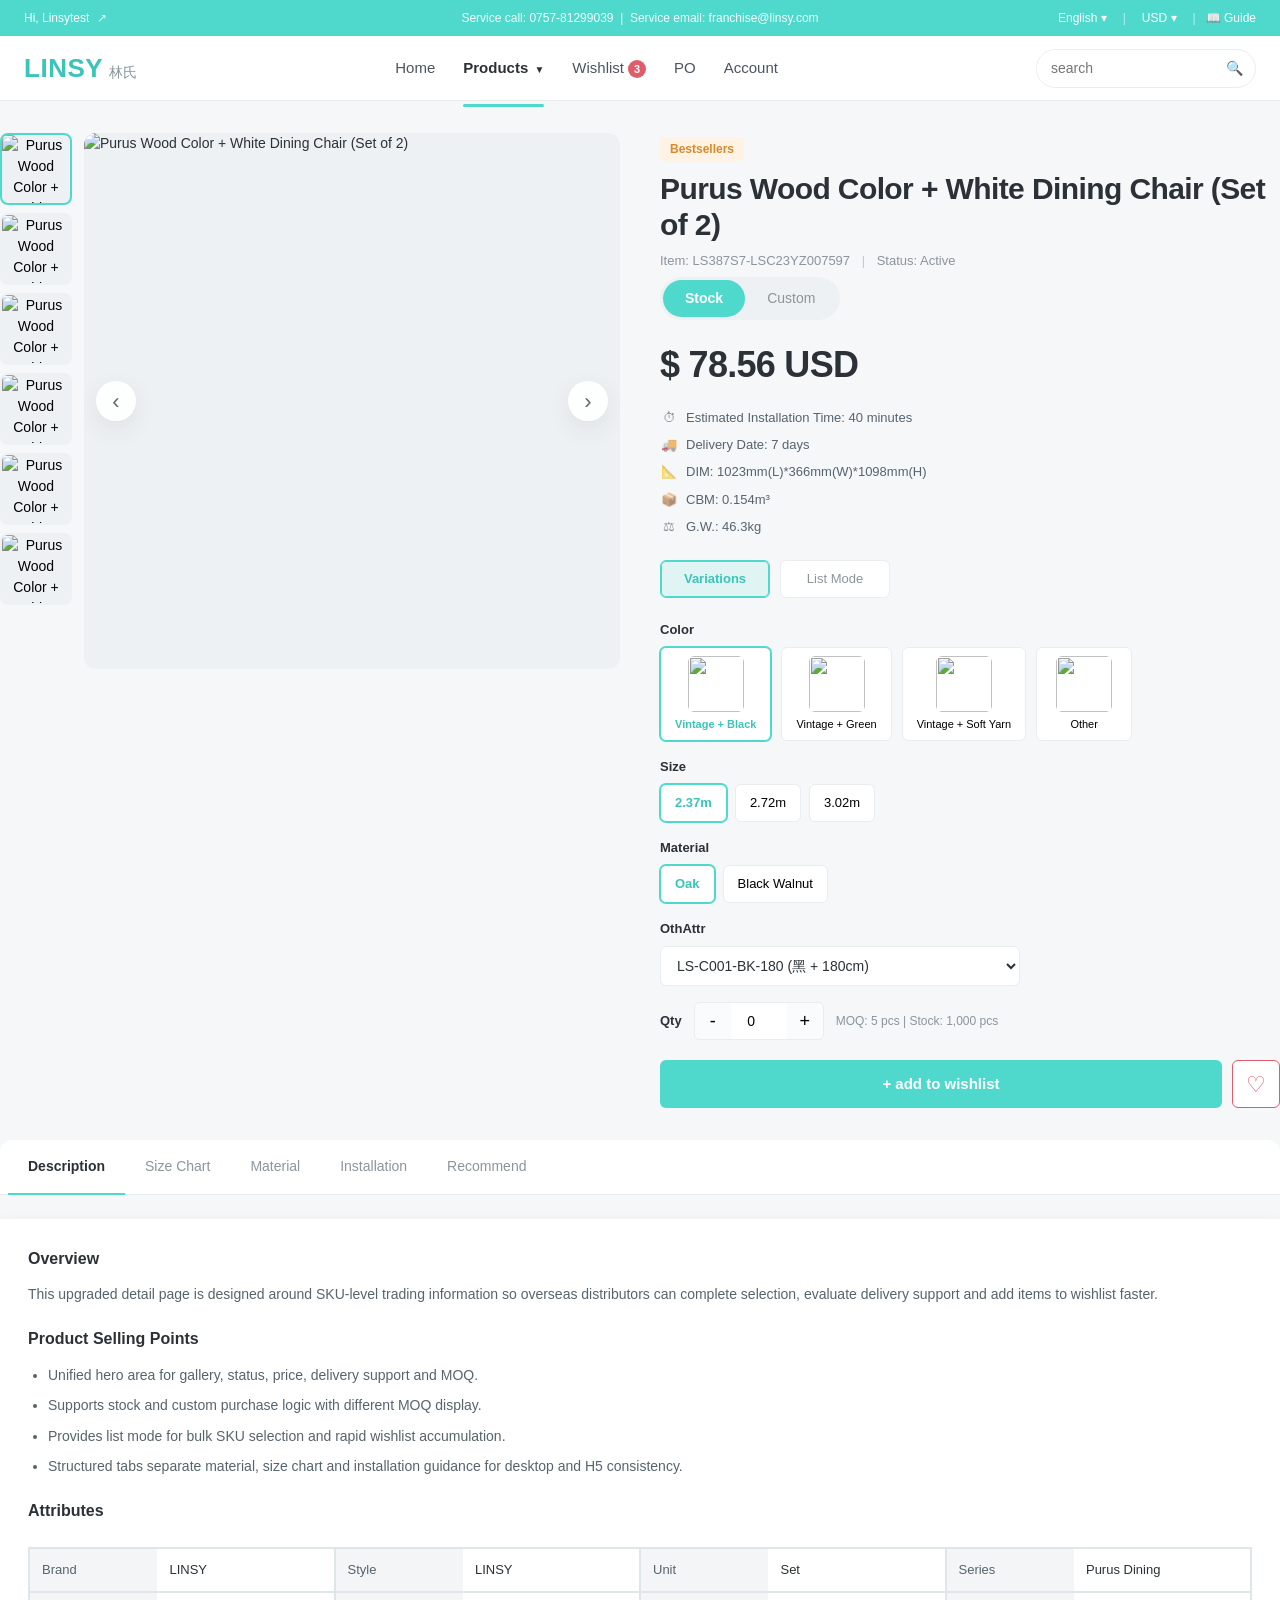
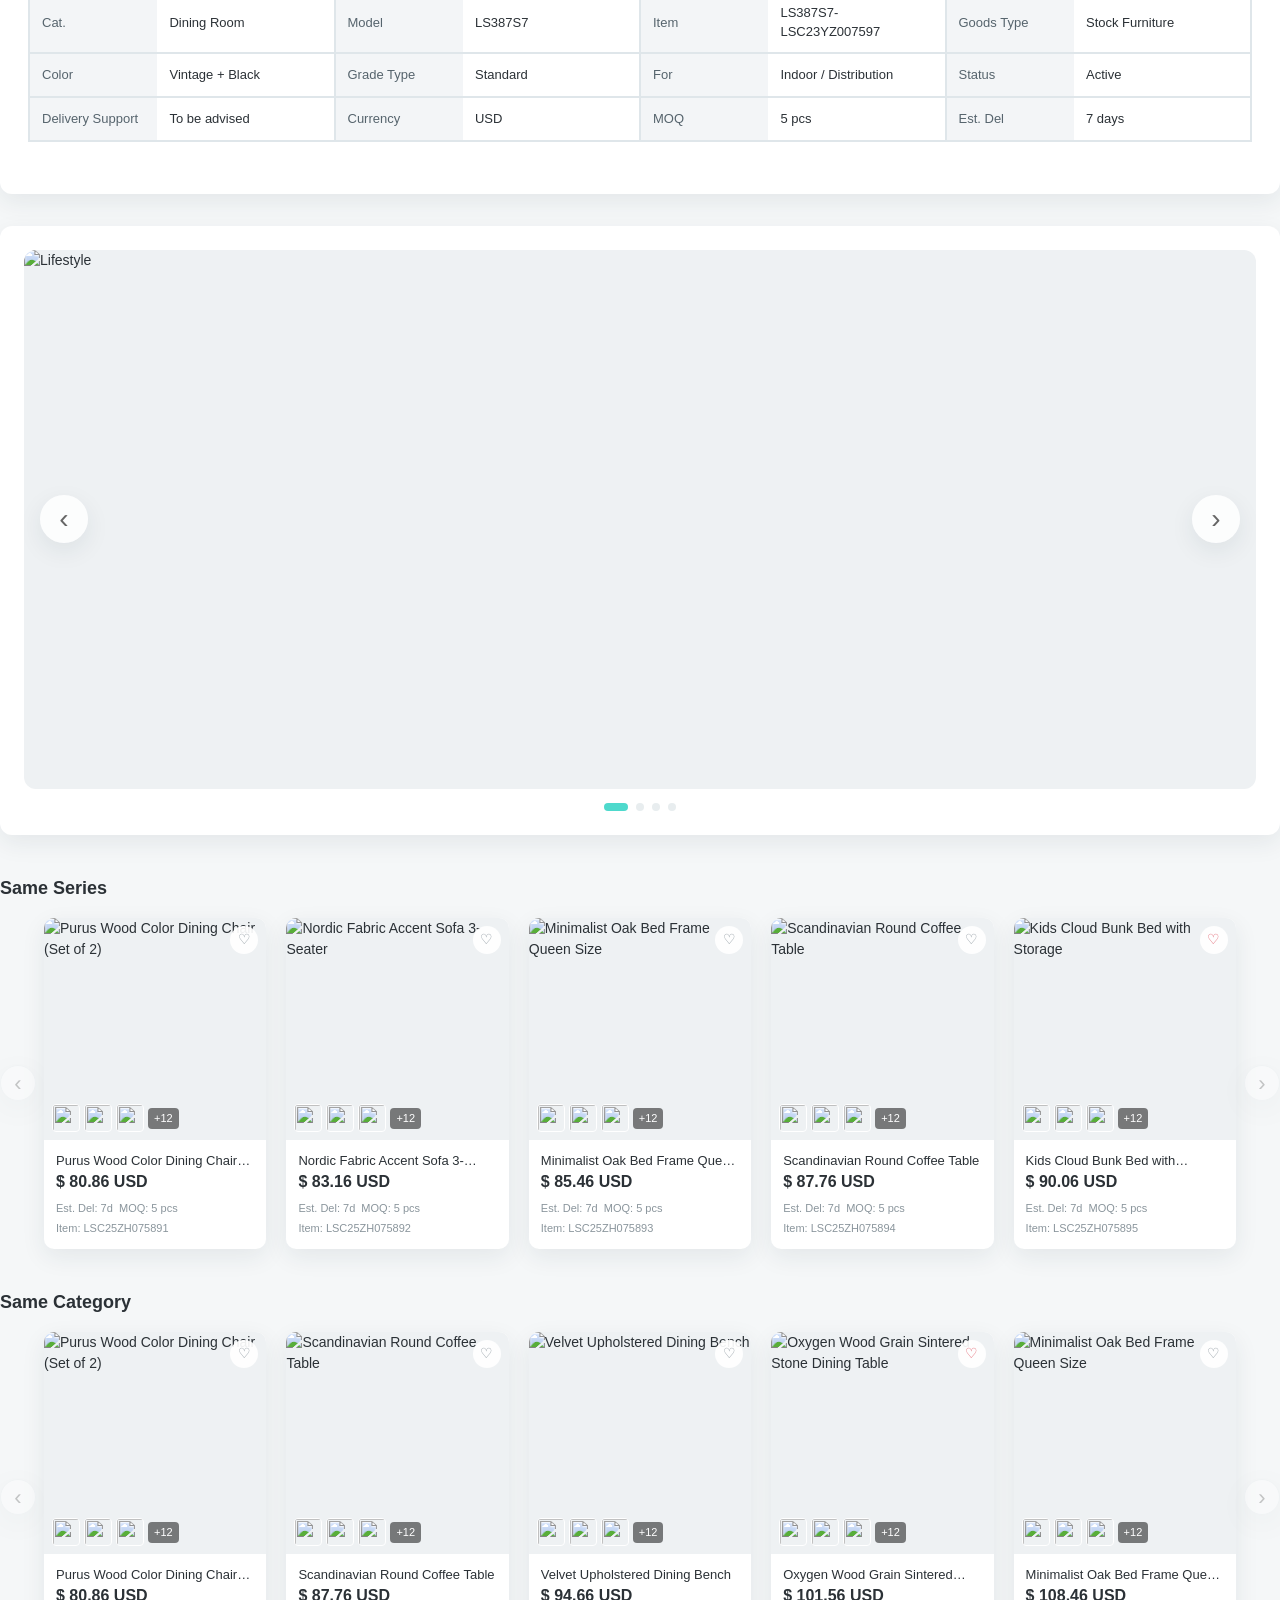
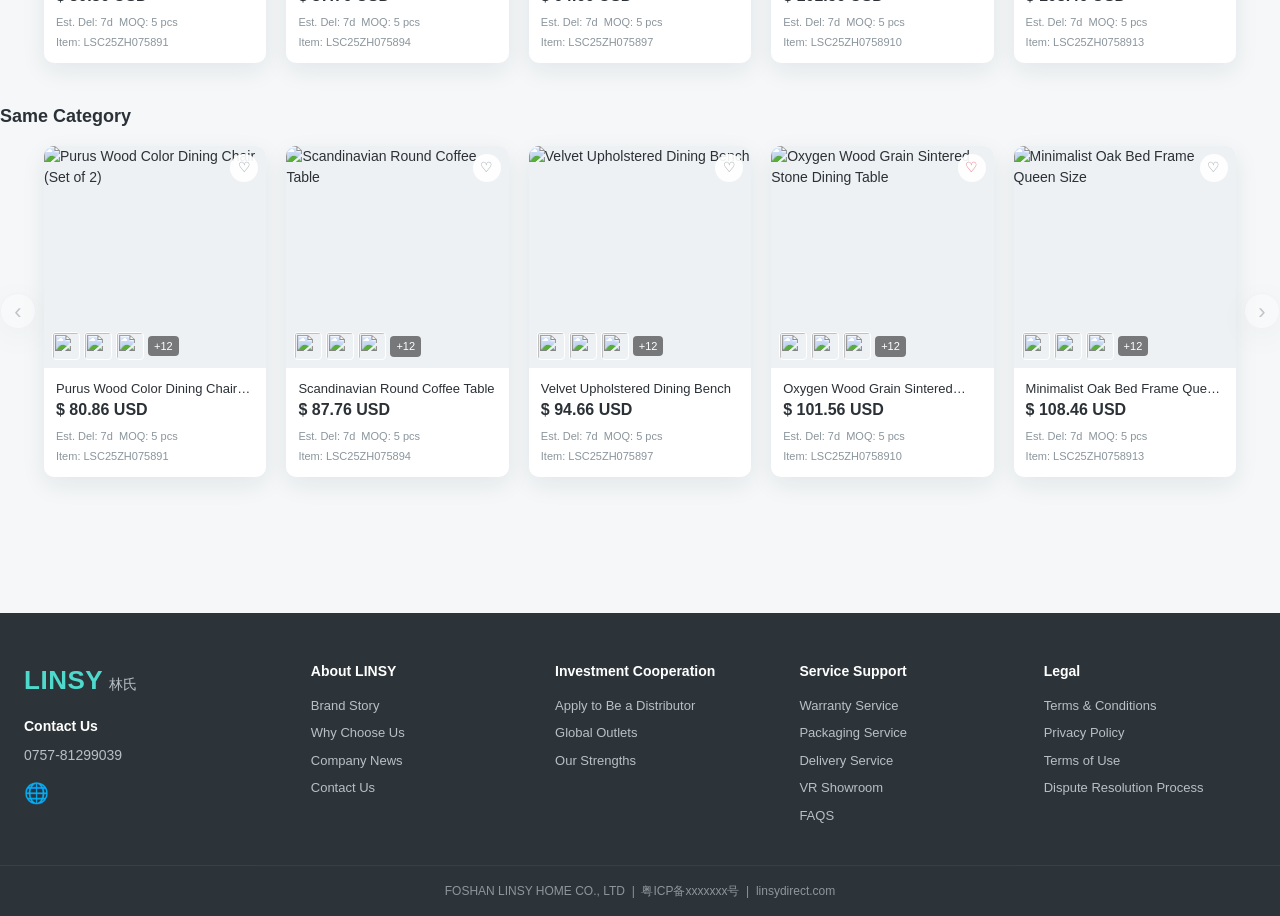
==== web_detail-github/index.html @ 5eea73bf "Commit changes Commit changes" ====
<!DOCTYPE html>
<html lang="en">
<head>
  <meta charset="UTF-8" />
  <meta name="viewport" content="width=device-width, initial-scale=1.0" />
  <title>LINSY 林氏 - 商城WEB端交易链路 Demo</title>
  <link rel="stylesheet" href="./mall-trade-demo.css" />
</head>
<body>
  <div id="app"></div>
  <script src="./mall-i18n.js"></script>
  <script src="./mall-trade-demo.js"></script>
</body>
</html>
---- web_detail-github/mall-trade-demo.css ----
:root {
  --primary: #4ed9cc;
  --primary-dark: #3bc4b8;
  --primary-soft: rgba(78, 217, 204, 0.12);
  --text: #2b3136;
  --muted: #8a959c;
  --line: #e8edef;
  --bg: #f5f7f8;
  --card: #fff;
  --tag-bg: #fff0de;
  --tag-text: #d7892c;
  --danger: #e05c6a;
  --footer-bg: #2d3439;
  --footer-text: #b8c0c5;
  --shadow: 0 8px 24px rgba(20, 45, 58, 0.08);
  --container: 1280px;
}

* { box-sizing: border-box; margin: 0; padding: 0; }

html, body {
  min-height: 100%;
  background: var(--bg);
  color: var(--text);
  font: 14px/1.5 "Segoe UI", "PingFang SC", "Microsoft YaHei", Arial, sans-serif;
  -webkit-font-smoothing: antialiased;
}

button, input, select { font: inherit; }
a { color: inherit; text-decoration: none; }
img { display: block; max-width: 100%; }

.container {
  max-width: var(--container);
  margin: 0 auto;
  padding: 0 24px;
}

/* Top bar */
.topbar {
  background: var(--primary);
  color: #fff;
  font-size: 12px;
}

.topbar-inner {
  display: grid;
  grid-template-columns: 1fr auto 1fr;
  align-items: center;
  min-height: 36px;
  gap: 16px;
}

.topbar-left { justify-self: start; }
.topbar-center { justify-self: center; text-align: center; }
.topbar-right { justify-self: end; }

.user-greet { font-weight: 500; }
.icon-exit { opacity: 0.85; margin-left: 4px; cursor: pointer; }
.service-info { opacity: 0.95; }

.topbar-tools {
  display: flex;
  align-items: center;
  gap: 10px;
  flex-shrink: 0;
}

.switch-wrap { position: relative; }
.switch-btn {
  border: none;
  background: transparent;
  color: #fff;
  cursor: pointer;
  padding: 4px 6px;
  font-size: 12px;
}
.switch-menu {
  display: none;
  position: absolute;
  right: 0;
  top: 100%;
  background: #fff;
  color: var(--text);
  border-radius: 8px;
  box-shadow: var(--shadow);
  min-width: 100px;
  z-index: 100;
  overflow: hidden;
}
.switch-menu.open { display: block; }
.switch-option {
  display: block;
  width: 100%;
  border: none;
  background: transparent;
  padding: 10px 14px;
  text-align: left;
  cursor: pointer;
}
.switch-option:hover, .switch-option.active { background: var(--primary-soft); }
.sep { opacity: 0.6; }
.guide { cursor: pointer; }

/* Header */
.header {
  background: #fff;
  border-bottom: 1px solid var(--line);
  position: sticky;
  top: 0;
  z-index: 50;
}

.header-inner {
  display: flex;
  align-items: center;
  gap: 32px;
  min-height: 64px;
}

.brand {
  display: flex;
  align-items: baseline;
  gap: 6px;
  cursor: pointer;
  flex-shrink: 0;
}

.brand-en {
  font-size: 26px;
  font-weight: 800;
  color: var(--primary-dark);
  letter-spacing: 0.02em;
}

.brand-cn {
  font-size: 14px;
  color: var(--muted);
  font-weight: 500;
}

.main-nav {
  display: flex;
  align-items: center;
  gap: 28px;
  flex: 1;
  justify-content: center;
}

.nav-link {
  position: relative;
  padding: 8px 0;
  color: #4a5560;
  font-size: 15px;
  transition: color 0.15s;
}

.nav-link:hover { color: var(--primary-dark); }
.nav-link.active {
  color: var(--text);
  font-weight: 600;
}

.nav-link.active::after {
  content: "";
  position: absolute;
  left: 0;
  right: 0;
  bottom: -20px;
  height: 3px;
  background: var(--primary);
  border-radius: 2px;
}

.nav-link .arrow { font-size: 10px; margin-left: 2px; }
.nav-link .badge {
  display: inline-flex;
  align-items: center;
  justify-content: center;
  min-width: 18px;
  height: 18px;
  padding: 0 5px;
  margin-left: 4px;
  border-radius: 999px;
  background: var(--danger);
  color: #fff;
  font-size: 11px;
  font-weight: 600;
}

.search-box {
  display: flex;
  align-items: center;
  border: 1px solid var(--line);
  border-radius: 999px;
  overflow: hidden;
  width: 220px;
  flex-shrink: 0;
}

.search-box input {
  flex: 1;
  border: none;
  padding: 8px 14px;
  outline: none;
  min-width: 0;
}

.search-btn {
  border: none;
  background: transparent;
  padding: 8px 12px;
  cursor: pointer;
  color: var(--muted);
}

.search-box.small { width: 180px; }

.main { min-height: calc(100vh - 200px); padding-bottom: 48px; }

/* Buttons */
.btn-primary {
  border: none;
  background: var(--primary);
  color: #fff;
  font-weight: 600;
  padding: 12px 24px;
  border-radius: 6px;
  cursor: pointer;
  transition: background 0.15s, transform 0.1s;
}

.btn-primary:hover { background: var(--primary-dark); }
.btn-primary:disabled { opacity: 0.5; cursor: not-allowed; }
.btn-primary.full { width: 100%; }
.btn-primary.small { padding: 8px 16px; font-size: 13px; }

.btn-ghost {
  border: 1px solid var(--line);
  background: #fff;
  color: var(--text);
  padding: 10px 18px;
  border-radius: 6px;
  cursor: pointer;
}

.btn-ghost:hover { border-color: var(--primary); color: var(--primary-dark); }
.btn-ghost.small { padding: 8px 14px; font-size: 13px; }

.btn-icon {
  width: 48px;
  height: 48px;
  border: 1px solid var(--line);
  background: #fff;
  border-radius: 6px;
  font-size: 22px;
  cursor: pointer;
  flex-shrink: 0;
}

.btn-icon:hover { border-color: var(--primary); color: var(--primary-dark); }

.link-btn {
  border: none;
  background: transparent;
  color: var(--primary-dark);
  cursor: pointer;
  padding: 4px 8px;
  font-size: 13px;
}

.link-btn:hover { text-decoration: underline; }
.link-btn.danger { color: var(--danger); }

/* Hero */
.hero-carousel {
  position: relative;
  overflow: hidden;
  background: #eef1f3;
  max-height: 480px;
}

.hero-track {
  display: flex;
  transition: transform 0.45s ease;
}

.hero-slide {
  flex: 0 0 100%;
  position: relative;
  min-height: 420px;
}

.hero-img {
  width: 100%;
  height: 420px;
  object-fit: cover;
}

.hero-overlay {
  position: absolute;
  inset: 0;
  background: linear-gradient(90deg, rgba(0,0,0,0.45) 0%, transparent 60%);
  display: flex;
  flex-direction: column;
  justify-content: center;
  padding: 0 8%;
  color: #fff;
}

.hero-overlay h2 { font-size: 36px; margin-bottom: 10px; }
.hero-overlay p { font-size: 16px; opacity: 0.9; margin-bottom: 20px; max-width: 480px; }

.hero-arrow {
  position: absolute;
  top: 50%;
  transform: translateY(-50%);
  width: 44px;
  height: 44px;
  border: none;
  border-radius: 50%;
  background: rgba(255,255,255,0.85);
  font-size: 24px;
  cursor: pointer;
  z-index: 2;
  box-shadow: var(--shadow);
}

.hero-arrow.prev { left: 20px; }
.hero-arrow.next { right: 20px; }

.hero-dots {
  position: absolute;
  bottom: 16px;
  left: 50%;
  transform: translateX(-50%);
  display: flex;
  gap: 8px;
}

.hero-dot {
  width: 8px;
  height: 8px;
  border-radius: 50%;
  border: none;
  background: rgba(255,255,255,0.5);
  cursor: pointer;
}

.hero-dot.on { background: var(--primary); width: 24px; border-radius: 4px; }

/* Home sections */
.home-section { padding: 40px 0 20px; }
.section-title { font-size: 22px; font-weight: 700; margin-bottom: 20px; }
.section-head { display: flex; justify-content: space-between; align-items: center; margin-bottom: 20px; }

.home-cats {
  display: grid;
  grid-template-columns: repeat(6, 1fr);
  gap: 16px;
}

.home-cat-card {
  background: #fff;
  border-radius: 12px;
  overflow: hidden;
  box-shadow: var(--shadow);
  transition: transform 0.15s;
  cursor: pointer;
}

.home-cat-card:hover { transform: translateY(-3px); }
.home-cat-img { width: 100%; aspect-ratio: 1; object-fit: cover; }
.home-cat-card span {
  display: block;
  padding: 10px;
  text-align: center;
  font-size: 13px;
  font-weight: 500;
}

.home-promo {
  display: grid;
  grid-template-columns: 1fr 1fr;
  gap: 24px;
  padding: 24px 0 48px;
}

.promo-card {
  display: flex;
  gap: 20px;
  background: #fff;
  border-radius: 12px;
  overflow: hidden;
  box-shadow: var(--shadow);
  padding: 16px;
  align-items: center;
}

.promo-img { width: 200px; height: 140px; object-fit: cover; border-radius: 8px; flex-shrink: 0; }
.promo-card h3 { font-size: 18px; margin-bottom: 8px; }
.promo-card p { color: var(--muted); margin-bottom: 12px; font-size: 13px; }

/* Category bar */
.category-bar {
  background: #fff;
  border-bottom: 1px solid var(--line);
  padding: 12px 0;
}

.category-scroll {
  display: flex;
  align-items: center;
  gap: 12px;
  overflow-x: auto;
  scrollbar-width: none;
}

.category-scroll::-webkit-scrollbar { display: none; }

.cat-item {
  display: flex;
  flex-direction: column;
  align-items: center;
  gap: 6px;
  border: none;
  background: transparent;
  cursor: pointer;
  padding: 8px 12px;
  border-radius: 8px;
  min-width: 90px;
  flex-shrink: 0;
  font-size: 12px;
  color: var(--muted);
}

.cat-item.active { color: var(--primary-dark); background: var(--primary-soft); }
.cat-img { width: 48px; height: 48px; border-radius: 50%; object-fit: cover; }
.cat-arrow { border: none; background: transparent; font-size: 20px; cursor: pointer; color: var(--muted); padding: 8px; }

/* Products page */
.page-products {
  display: grid;
  grid-template-columns: 1fr;
  gap: 24px;
  padding: 24px 0 48px;
}

.page-products.with-filter { grid-template-columns: 240px 1fr; }

.filter-panel {
  background: #fff;
  border-radius: 12px;
  padding: 16px;
  box-shadow: var(--shadow);
  height: fit-content;
  position: sticky;
  top: 88px;
}

.filter-head {
  display: flex;
  justify-content: space-between;
  font-weight: 600;
  margin-bottom: 16px;
  padding-bottom: 12px;
  border-bottom: 1px solid var(--line);
}

.filter-block { margin-bottom: 18px; }
.filter-block h4 { font-size: 13px; margin-bottom: 10px; color: var(--muted); }

.chip-group { display: flex; flex-wrap: wrap; gap: 6px; }
.chip {
  border: 1px solid var(--line);
  background: #fff;
  padding: 5px 10px;
  border-radius: 999px;
  font-size: 12px;
  cursor: pointer;
}

.chip.active { border-color: var(--primary); background: var(--primary-soft); color: var(--primary-dark); }
.range-bar { height: 4px; background: var(--line); border-radius: 2px; margin-bottom: 10px; position: relative; }
.range-fill { height: 100%; width: 60%; background: var(--primary); border-radius: 2px; }
.check { display: block; font-size: 13px; margin-bottom: 6px; cursor: pointer; }

.sort-bar {
  display: flex;
  align-items: center;
  gap: 20px;
  margin-bottom: 20px;
  padding-bottom: 12px;
  border-bottom: 1px solid var(--line);
}

.sort-item {
  border: none;
  background: transparent;
  cursor: pointer;
  color: var(--muted);
  font-size: 13px;
}

.sort-item.active { color: var(--text); font-weight: 600; }

.product-grid {
  display: grid;
  grid-template-columns: repeat(5, 1fr);
  gap: 20px;
}

.home-grid { grid-template-columns: repeat(5, 1fr); }

.product-card {
  background: #fff;
  border-radius: 10px;
  overflow: hidden;
  box-shadow: var(--shadow);
  cursor: pointer;
  transition: transform 0.15s, box-shadow 0.15s;
}

.product-card:hover {
  transform: translateY(-4px);
  box-shadow: 0 12px 32px rgba(20, 45, 58, 0.12);
}

.card-img { position: relative; aspect-ratio: 1; background: #eef1f3; }
.product-img { width: 100%; height: 100%; object-fit: cover; }

.thumb-dots {
  position: absolute;
  bottom: 8px;
  left: 8px;
  display: flex;
  gap: 4px;
  align-items: center;
}

.dot-img { width: 28px; height: 28px; border-radius: 4px; object-fit: cover; border: 1px solid #fff; }
.more { font-size: 11px; background: rgba(0,0,0,0.5); color: #fff; padding: 2px 6px; border-radius: 4px; }

.card-body { padding: 12px; }
.card-title-row { display: flex; justify-content: space-between; gap: 8px; margin-bottom: 6px; }
.card-title { font-size: 13px; font-weight: 500; line-height: 1.35; display: -webkit-box; -webkit-line-clamp: 2; -webkit-box-orient: vertical; overflow: hidden; flex: 1; }
.fav-btn { border: none; background: transparent; font-size: 18px; cursor: pointer; color: var(--muted); flex-shrink: 0; }
.fav-btn.on { color: var(--danger); }
.card-price { font-size: 16px; font-weight: 700; margin-bottom: 6px; }
.card-meta { font-size: 11px; color: var(--muted); display: flex; flex-direction: column; gap: 2px; }

.pagination {
  display: flex;
  align-items: center;
  justify-content: center;
  gap: 6px;
  margin-top: 32px;
}

.pagination.right { justify-content: flex-end; }

.page-btn {
  min-width: 36px;
  height: 36px;
  border: 1px solid var(--line);
  background: #fff;
  border-radius: 6px;
  cursor: pointer;
}

.page-btn.active { background: var(--primary); border-color: var(--primary); color: #fff; }
.page-ellipsis { padding: 0 8px; color: var(--muted); }

/* Product detail */
.page-detail { padding: 32px 0 48px; }

.detail-layout {
  display: grid;
  grid-template-columns: 1fr 1fr;
  gap: 40px;
  align-items: start;
  margin-bottom: 32px;
}

.detail-gallery {
  display: flex;
  gap: 12px;
}

.thumb-list {
  display: flex;
  flex-direction: column;
  gap: 8px;
  flex-shrink: 0;
}

.thumb {
  width: 72px;
  height: 72px;
  border: 2px solid transparent;
  border-radius: 8px;
  overflow: hidden;
  padding: 0;
  cursor: pointer;
  background: #eef1f3;
}

.thumb.active { border-color: var(--primary); }
.thumb-img { width: 100%; height: 100%; object-fit: cover; }

.main-image {
  flex: 1;
  position: relative;
  background: #eef1f3;
  border-radius: 12px;
  overflow: hidden;
  aspect-ratio: 1;
}

.detail-main-img { width: 100%; height: 100%; object-fit: cover; }

.detail-image-nav {
  position: absolute;
  top: 50%;
  transform: translateY(-50%);
  width: 40px;
  height: 40px;
  border: none;
  border-radius: 50%;
  background: rgba(255,255,255,0.9);
  font-size: 22px;
  cursor: pointer;
  z-index: 2;
  box-shadow: var(--shadow);
  color: #666;
}

.detail-image-nav.prev { left: 12px; }
.detail-image-nav.next { right: 12px; }

.detail-info { padding-top: 4px; }

.tag-badge {
  display: inline-flex;
  align-items: center;
  height: 24px;
  padding: 0 10px;
  border-radius: 4px;
  background: #fff3e6;
  color: #d7892c;
  font-size: 12px;
  font-weight: 600;
  margin-bottom: 10px;
}

.detail-title {
  font-size: 30px;
  font-weight: 700;
  line-height: 1.2;
  margin-bottom: 8px;
  letter-spacing: -0.02em;
}

.detail-meta {
  font-size: 13px;
  color: var(--muted);
  margin-bottom: 6px;
}

.detail-status-row { margin-bottom: 14px; }

.status-chip {
  display: inline-block;
  padding: 3px 10px;
  border-radius: 4px;
  font-size: 12px;
  font-weight: 600;
}

.status-chip.on-sale {
  background: #e8f8f5;
  color: #1a9e8e;
}

.sale-type-pills {
  display: inline-flex;
  gap: 0;
  padding: 3px;
  background: #eef1f3;
  border-radius: 999px;
  margin-bottom: 18px;
}

.sale-type-pills .pill {
  border: none;
  background: transparent;
  padding: 8px 22px;
  cursor: pointer;
  font-size: 14px;
  color: var(--muted);
  border-radius: 999px;
}

.sale-type-pills .pill.active {
  background: var(--primary);
  color: #fff;
  font-weight: 600;
  box-shadow: none;
  border-bottom: none;
}

.sale-type-tabs {
  display: flex;
  gap: 24px;
  margin-bottom: 18px;
  border-bottom: 1px solid var(--line);
}

.detail-price-wrap { margin-bottom: 14px; }
.detail-price { font-size: 36px; font-weight: 700; letter-spacing: -0.02em; }

.logistics {
  font-size: 14px;
  color: #56646d;
  margin-bottom: 22px;
  line-height: 1.8;
}

.detail-logistics-main span { margin-right: 20px; }
.detail-logistics-specs { margin-top: 4px; }
.detail-logistics-specs span { margin-right: 16px; }

.mode-switch {
  display: flex;
  gap: 10px;
  margin-bottom: 22px;
}

.detail-divider { margin: 0 8px; opacity: 0.45; }

.detail-logistics-line {
  display: flex;
  align-items: center;
  gap: 8px;
  font-size: 13px;
  color: #56646d;
  margin-bottom: 4px;
}

.logistics-ico { width: 18px; text-align: center; opacity: 0.7; flex-shrink: 0; }

.oth-attr-select {
  width: 100%;
  max-width: 360px;
  border: 1px solid var(--line);
  border-radius: 6px;
  padding: 10px 12px;
  background: #fff;
  color: var(--text);
}

.mode-btn {
  border: 1px solid var(--line);
  background: #fff;
  padding: 8px 16px;
  border-radius: 6px;
  cursor: pointer;
  font-size: 13px;
  color: var(--muted);
  min-width: 110px;
}

.mode-btn.active {
  border-color: var(--primary);
  background: var(--primary-soft);
  color: var(--primary-dark);
  font-weight: 600;
  box-shadow: inset 0 0 0 1px var(--primary);
}

.attr-btn-rich {
  display: flex;
  flex-direction: column;
  align-items: center;
  gap: 6px;
  min-width: 96px;
  padding: 10px 8px 8px;
  border-radius: 8px;
}

.attr-btn-rich span { font-size: 11px; text-align: center; line-height: 1.2; }

.attr-btn.active {
  border-color: var(--primary);
  color: var(--primary-dark);
  font-weight: 600;
  box-shadow: inset 0 0 0 1px var(--primary);
}

/* Spec attributes table (ref section 8) */
.spec-attr-table {
  display: grid;
  grid-template-columns: repeat(4, 1fr);
  border: 1px solid #dfe6ea;
  margin: 24px 0;
  background: #fff;
}

.spec-attr-cell {
  display: flex;
  min-height: 44px;
  border: 1px solid #dfe6ea;
}

.spec-attr-k {
  flex: 0 0 42%;
  background: #f3f5f7;
  padding: 10px 12px;
  font-size: 13px;
  color: #56646d;
  display: flex;
  align-items: center;
}

.spec-attr-v {
  flex: 1;
  padding: 10px 12px;
  font-size: 13px;
  font-weight: 500;
  display: flex;
  align-items: center;
  word-break: break-word;
}

.selling-points-list {
  padding-left: 18px;
  color: #56646d;
  line-height: 1.75;
}

.selling-points-list li { margin-bottom: 8px; }

.detail-copy-grid {
  display: grid;
  grid-template-columns: 1fr 260px;
  gap: 24px;
  margin-bottom: 8px;
}

.detail-copy-main h3 {
  font-size: 16px;
  margin-bottom: 12px;
}

.fact-card {
  background: #f3f5f7;
  border-radius: 8px;
  padding: 16px;
  margin-bottom: 10px;
}

.fact-label {
  display: block;
  font-size: 12px;
  color: var(--muted);
  margin-bottom: 6px;
}

.detail-storyboard { margin-top: 20px; border-radius: 12px; overflow: hidden; }
.detail-story-img { width: 100%; max-height: 520px; object-fit: cover; }

.detail-block-title {
  font-size: 16px;
  font-weight: 700;
  margin: 20px 0 10px;
  color: var(--text);
}

.detail-block-title:first-child { margin-top: 0; }

.detail-overview {
  color: #56646d;
  line-height: 1.75;
  margin-bottom: 8px;
}

.carousel-block-updated {
  margin: 32px 0 40px;
  background: transparent;
  box-shadow: none;
  padding: 0;
}

.recommend-carousel {
  position: relative;
  display: flex;
  align-items: center;
  gap: 8px;
}

.rec-arrow {
  flex: 0 0 36px;
  width: 36px;
  height: 36px;
  border: 1px solid var(--line);
  border-radius: 50%;
  background: #fff;
  font-size: 22px;
  cursor: pointer;
  color: #666;
  box-shadow: var(--shadow);
}

.rec-arrow:disabled { opacity: 0.35; cursor: not-allowed; }

.recommend-grid-5 {
  flex: 1;
  display: grid;
  grid-template-columns: repeat(5, 1fr);
  gap: 16px;
  min-width: 0;
}

.recommend-card .card-fav {
  position: absolute;
  top: 8px;
  right: 8px;
  background: rgba(255,255,255,0.92);
  border-radius: 50%;
  width: 28px;
  height: 28px;
  display: flex;
  align-items: center;
  justify-content: center;
  font-size: 14px;
}

.btn-icon.on { color: var(--danger); border-color: var(--danger); }

.spec-table-head {
  display: flex;
  align-items: center;
  justify-content: space-between;
  padding: 12px 24px;
  border-bottom: 1px solid var(--line);
}

.spec-table-head h3 { font-size: 16px; font-weight: 700; }

.attr-switch {
  display: inline-flex;
  align-items: center;
  gap: 8px;
  cursor: pointer;
  user-select: none;
}

.attr-switch input { position: absolute; opacity: 0; width: 0; height: 0; }

.attr-switch-ui {
  width: 44px;
  height: 24px;
  border-radius: 999px;
  background: #dfe6ea;
  position: relative;
  transition: background 0.2s;
}

.attr-switch-ui::after {
  content: "";
  position: absolute;
  top: 3px;
  left: 3px;
  width: 18px;
  height: 18px;
  border-radius: 50%;
  background: #fff;
  transition: transform 0.2s;
  box-shadow: 0 1px 3px rgba(0,0,0,0.15);
}

.attr-switch input:checked + .attr-switch-ui { background: var(--primary); }
.attr-switch input:checked + .attr-switch-ui::after { transform: translateX(20px); }

.attr-switch-label { font-size: 13px; color: var(--text); font-weight: 500; }

.spec-table.show-attr td,
.spec-table.show-attr th { vertical-align: middle; }

.attr-cell {
  font-size: 11px;
  line-height: 1.55;
  color: #56646d;
  white-space: nowrap;
  min-width: 180px;
}

.spec-table.show-attr tbody tr { height: 72px; }

.list-mode-modal-updated { width: min(1240px, 96vw); }

.modal-pills { margin-bottom: 0; }

.recommend-card .card-title-single {
  -webkit-line-clamp: 1;
  font-size: 13px;
}

.recommend-card .card-meta-inline {
  display: flex;
  flex-direction: column;
  gap: 4px;
  font-size: 11px;
  color: var(--muted);
}

.recommend-section-head h3 {
  font-size: 18px;
  font-weight: 700;
  margin-bottom: 16px;
}

.recommend-section { margin-bottom: 36px; }

.recommend-section-head span { display: none; }

.attr-group { margin-bottom: 16px; }
.attr-group > label {
  display: block;
  font-size: 13px;
  font-weight: 600;
  margin-bottom: 8px;
  color: var(--text);
}

.attr-options { display: flex; flex-wrap: wrap; gap: 8px; }

.attr-btn {
  border: 1px solid var(--line);
  background: #fff;
  padding: 8px 14px;
  border-radius: 6px;
  cursor: pointer;
  font-size: 13px;
  transition: border-color 0.15s;
}

.attr-btn:hover { border-color: var(--primary); }
.attr-btn.active { border-color: var(--primary); box-shadow: 0 0 0 1px var(--primary); }
.attr-btn-static { cursor: default; }

.attr-options-rich { gap: 10px; }

.option-img { width: 56px; height: 56px; border-radius: 6px; object-fit: cover; }

.qty-row {
  display: flex;
  align-items: center;
  gap: 12px;
  margin-bottom: 20px;
  flex-wrap: wrap;
}

.qty-row > label { font-size: 13px; font-weight: 600; }

.stepper {
  display: flex;
  align-items: center;
  border: 1px solid var(--line);
  border-radius: 6px;
  overflow: hidden;
}

.stepper button {
  width: 36px;
  height: 36px;
  border: none;
  background: #fafbfc;
  cursor: pointer;
  font-size: 18px;
}

.stepper input {
  width: 56px;
  border: none;
  text-align: center;
  outline: none;
  height: 36px;
}

.stepper.small button { width: 28px; height: 28px; font-size: 14px; }
.stepper.small input { width: 44px; height: 28px; font-size: 13px; }

.qty-hint { font-size: 12px; color: var(--muted); }

.detail-actions {
  display: flex;
  gap: 10px;
  align-items: stretch;
}

.detail-actions .btn-primary { flex: 1; font-size: 15px; text-transform: lowercase; }

/* Detail tabs */
.detail-tabs {
  display: flex;
  gap: 0;
  border-bottom: 1px solid var(--line);
  margin-bottom: 24px;
  background: #fff;
  border-radius: 12px 12px 0 0;
  padding: 0 8px;
}

.detail-tabs .tab {
  border: none;
  background: transparent;
  padding: 16px 20px;
  font-size: 14px;
  color: var(--muted);
  cursor: pointer;
  border-bottom: 2px solid transparent;
  margin-bottom: -1px;
}

.detail-tabs .tab.active {
  color: var(--text);
  font-weight: 600;
  border-bottom-color: var(--primary);
}

.detail-content {
  background: #fff;
  border-radius: 0 0 12px 12px;
  padding: 28px;
  box-shadow: var(--shadow);
  margin-bottom: 32px;
}

.detail-content h3 { font-size: 16px; margin-bottom: 12px; }
.detail-content p { color: #56646d; line-height: 1.7; margin-bottom: 12px; }
.detail-content ul, .detail-content ol { padding-left: 20px; color: #56646d; margin-bottom: 16px; }
.detail-content li { margin-bottom: 6px; }

.tab-image-wrap { margin-top: 16px; border-radius: 8px; overflow: hidden; }
.tab-content-img { width: 100%; border-radius: 8px; }
.detail-story-img { max-height: 500px; object-fit: cover; width: 100%; }

.material-card-grid {
  display: grid;
  grid-template-columns: repeat(3, 1fr);
  gap: 12px;
  margin: 16px 0;
}

.material-card {
  background: var(--bg);
  border-radius: 8px;
  padding: 14px;
}

.material-card span { display: block; font-size: 12px; color: var(--muted); margin-bottom: 6px; }

.tab-empty { text-align: center; padding: 48px 20px; }
.tab-empty-img { width: 120px; margin: 0 auto 16px; opacity: 0.6; }
.tab-empty-text { color: var(--muted); }

.install-steps { margin: 12px 0 16px; padding-left: 20px; }

/* Carousel / lifestyle */
.carousel-block {
  margin-bottom: 40px;
  background: #fff;
  border-radius: 12px;
  padding: 24px;
  box-shadow: var(--shadow);
}

.recommend-section-head {
  margin-bottom: 16px;
}

.recommend-section-head h3 { font-size: 18px; font-weight: 700; margin-bottom: 4px; }
.recommend-section-head span { font-size: 13px; color: var(--muted); }

.carousel-img {
  position: relative;
  border-radius: 12px;
  overflow: hidden;
  background: #eef1f3;
  aspect-ratio: 16 / 7;
}

.lifestyle-img { width: 100%; height: 100%; object-fit: cover; }

.carousel-arrow {
  position: absolute;
  top: 50%;
  transform: translateY(-50%);
  width: 48px;
  height: 48px;
  border: none;
  border-radius: 50%;
  background: rgba(255,255,255,0.85);
  font-size: 28px;
  cursor: pointer;
  z-index: 2;
  box-shadow: var(--shadow);
  color: #666;
}

.carousel-arrow:first-of-type { left: 16px; }
.carousel-arrow:last-of-type { right: 16px; }

.carousel-dots {
  display: flex;
  justify-content: center;
  gap: 8px;
  margin-top: 14px;
}

.carousel-dot {
  width: 8px;
  height: 8px;
  border-radius: 50%;
  border: none;
  background: var(--line);
  cursor: pointer;
}

.carousel-dot.on { background: var(--primary); width: 24px; border-radius: 4px; }

.recommend-section { margin-bottom: 40px; }
.recommend-grid { display: grid; grid-template-columns: repeat(5, 1fr); gap: 20px; }
.tab-recommend-grid { margin-top: 16px; }

/* List mode modal */
.modal-mask {
  position: fixed;
  inset: 0;
  background: rgba(0,0,0,0.45);
  z-index: 200;
  display: flex;
  align-items: flex-start;
  justify-content: center;
  padding: 40px 20px;
  overflow-y: auto;
}

.modal {
  background: #fff;
  border-radius: 12px;
  width: min(1100px, 96vw);
  max-height: calc(100vh - 80px);
  display: flex;
  flex-direction: column;
  box-shadow: 0 24px 64px rgba(0,0,0,0.2);
  position: relative;
}

.list-mode-modal { width: min(1200px, 96vw); }

.modal-close {
  position: absolute;
  top: 16px;
  right: 16px;
  width: 32px;
  height: 32px;
  border: none;
  background: var(--bg);
  border-radius: 50%;
  font-size: 20px;
  cursor: pointer;
  z-index: 5;
}

.modal-head { padding: 24px 24px 12px; border-bottom: 1px solid var(--line); }
.modal-head h2 { font-size: 20px; margin: 8px 0 4px; padding-right: 40px; }

.modal-toolbar {
  display: flex;
  justify-content: space-between;
  align-items: center;
  padding: 12px 24px;
  border-bottom: 1px solid var(--line);
}

.attr-toggle {
  display: flex;
  align-items: center;
  gap: 8px;
  font-size: 13px;
  cursor: pointer;
}

.attr-toggle input { accent-color: var(--primary); width: 16px; height: 16px; }

.modal-table-wrap {
  flex: 1;
  overflow: auto;
  padding: 0 16px;
}

.spec-table {
  width: 100%;
  border-collapse: collapse;
  font-size: 13px;
}

.spec-table th {
  text-align: left;
  padding: 12px 8px;
  border-bottom: 1px solid var(--line);
  font-weight: 600;
  color: var(--muted);
  white-space: nowrap;
  position: sticky;
  top: 0;
  background: #fff;
}

.spec-table td {
  padding: 12px 8px;
  border-bottom: 1px solid var(--line);
  vertical-align: middle;
}

.spec-table tr.selected-row { background: var(--primary-soft); }

.item-cell {
  display: flex;
  align-items: center;
  gap: 8px;
  min-width: 180px;
}

.mini-img {
  width: 40px;
  height: 40px;
  border-radius: 6px;
  object-fit: cover;
  flex-shrink: 0;
  background: #eef1f3;
}

.status-tag {
  display: inline-block;
  font-size: 11px;
  padding: 2px 6px;
  border-radius: 4px;
  background: #e8f8f5;
  color: #1a9e8e;
  margin-top: 4px;
}

.status-tag.danger { background: #fde8ea; color: var(--danger); }

.attr-col { font-size: 11px; line-height: 1.5; color: var(--muted); white-space: nowrap; }

.modal-footer {
  display: flex;
  justify-content: space-between;
  align-items: center;
  padding: 16px 24px;
  border-top: 1px solid var(--line);
  gap: 16px;
  flex-wrap: wrap;
}

.modal-footer .summary { font-size: 14px; }
.modal-footer .red { color: var(--danger); }
.modal-footer .btn-primary { min-width: 200px; }

/* Wishlist */
.page-wishlist { padding: 32px 0 48px; }

.wishlist-layout {
  display: grid;
  grid-template-columns: 1fr 320px;
  gap: 24px;
  align-items: start;
}

.wishlist-main {
  background: #fff;
  border-radius: 12px;
  padding: 20px;
  box-shadow: var(--shadow);
}

.action-bar {
  display: flex;
  flex-wrap: wrap;
  gap: 8px;
  margin-bottom: 16px;
  padding-bottom: 12px;
  border-bottom: 1px solid var(--line);
}

.filter-row {
  display: flex;
  gap: 10px;
  margin-bottom: 16px;
  flex-wrap: wrap;
}

.filter-row select {
  border: 1px solid var(--line);
  border-radius: 6px;
  padding: 8px 12px;
  background: #fff;
}

.wishlist-table {
  width: 100%;
  border-collapse: collapse;
  font-size: 13px;
}

.wishlist-table th {
  text-align: left;
  padding: 10px 8px;
  border-bottom: 1px solid var(--line);
  font-weight: 600;
  color: var(--muted);
}

.wishlist-table td {
  padding: 12px 8px;
  border-bottom: 1px solid var(--line);
  vertical-align: top;
}

.invalid-row { opacity: 0.55; }
.opt-cell { white-space: nowrap; }

.remark-row td { padding-top: 0; border-bottom: 1px solid var(--line); }
.remark-box {
  background: var(--bg);
  border-radius: 8px;
  padding: 10px 14px;
  font-size: 12px;
  color: var(--muted);
}

.reply { margin-top: 6px; color: var(--primary-dark); }

.order-summary {
  background: #fff;
  border-radius: 12px;
  padding: 20px;
  box-shadow: var(--shadow);
  position: sticky;
  top: 88px;
}

.order-summary h3 { font-size: 16px; margin-bottom: 16px; }

.thumb-grid {
  display: grid;
  grid-template-columns: repeat(4, 1fr);
  gap: 6px;
  margin-bottom: 16px;
}

.more-thumb {
  display: flex;
  align-items: center;
  justify-content: center;
  background: var(--bg);
  border-radius: 6px;
  font-size: 12px;
  color: var(--muted);
  min-height: 40px;
}

.summary-list { margin-bottom: 16px; }
.summary-list div {
  display: flex;
  justify-content: space-between;
  padding: 8px 0;
  border-bottom: 1px dashed var(--line);
  font-size: 13px;
}

.summary-list dt { color: var(--muted); }
.summary-list .payable { font-weight: 700; font-size: 15px; border-bottom: none; padding-top: 12px; }

/* Account pages */
.page-account {
  display: grid;
  grid-template-columns: 220px 1fr;
  gap: 24px;
  padding: 32px 0 48px;
  align-items: start;
}

.account-sidebar {
  background: #fff;
  border-radius: 12px;
  padding: 16px 0;
  box-shadow: var(--shadow);
  position: sticky;
  top: 88px;
}

.side-item {
  display: block;
  padding: 10px 20px;
  font-size: 14px;
  color: var(--muted);
  cursor: pointer;
}

.side-item:hover { background: var(--bg); color: var(--text); }
.side-item.active { color: var(--primary-dark); font-weight: 600; background: var(--primary-soft); border-right: 3px solid var(--primary); }

.side-group { margin-top: 8px; }
.side-title {
  padding: 8px 20px 4px;
  font-size: 12px;
  font-weight: 600;
  color: var(--muted);
  text-transform: uppercase;
  letter-spacing: 0.04em;
}

.account-content {
  background: #fff;
  border-radius: 12px;
  padding: 24px;
  box-shadow: var(--shadow);
}

.page-title { font-size: 22px; font-weight: 700; margin-bottom: 20px; }

.status-tabs {
  display: flex;
  flex-wrap: wrap;
  gap: 8px;
  margin-bottom: 16px;
  border-bottom: 1px solid var(--line);
  padding-bottom: 12px;
}

.status-tab {
  border: none;
  background: transparent;
  padding: 8px 14px;
  cursor: pointer;
  font-size: 13px;
  color: var(--muted);
  border-radius: 6px;
}

.status-tab.active { background: var(--primary-soft); color: var(--primary-dark); font-weight: 600; }

.query-bar {
  display: flex;
  flex-wrap: wrap;
  gap: 10px;
  margin-bottom: 16px;
}

.query-bar input, .query-bar select {
  border: 1px solid var(--line);
  border-radius: 6px;
  padding: 8px 12px;
  min-width: 140px;
}

.data-table {
  width: 100%;
  border-collapse: collapse;
  font-size: 13px;
}

.data-table th {
  text-align: left;
  padding: 10px 8px;
  border-bottom: 1px solid var(--line);
  font-weight: 600;
  color: var(--muted);
  white-space: nowrap;
}

.data-table td {
  padding: 10px 8px;
  border-bottom: 1px solid var(--line);
}

.data-table.compact th, .data-table.compact td { padding: 8px 6px; font-size: 12px; }
.action-cell { white-space: nowrap; }

.po-detail-modal { width: min(960px, 96vw); }
.row-between { display: flex; justify-content: space-between; align-items: flex-start; gap: 16px; flex-wrap: wrap; }
.head-meta { font-size: 13px; color: var(--muted); margin-top: 8px; }

.po-summary {
  display: flex;
  flex-wrap: wrap;
  gap: 20px;
  padding: 16px 0;
  font-size: 14px;
  border-top: 1px solid var(--line);
  margin-top: 12px;
}

.modal-actions {
  display: flex;
  justify-content: flex-end;
  gap: 10px;
  padding: 16px 0 8px;
}

.exception-modal { padding: 24px; width: min(800px, 96vw); }
.warn-text { color: var(--danger); margin: 12px 0 16px; font-size: 14px; }
.rec-items { display: flex; gap: 6px; }

.payment-detail-modal { width: min(800px, 96vw); padding: 24px; }

.payment-summary-grid {
  display: grid;
  grid-template-columns: repeat(3, 1fr);
  gap: 12px;
  margin: 16px 0 24px;
}

.pay-stat {
  background: var(--bg);
  border-radius: 8px;
  padding: 14px;
}

.pay-stat span { display: block; font-size: 12px; color: var(--muted); margin-bottom: 4px; }
.pay-stat.highlight { background: #fde8ea; }

.sub-title { font-size: 15px; font-weight: 600; margin: 16px 0 10px; }

.price-details { margin-bottom: 20px; }
.price-details .price-row {
  display: flex;
  justify-content: space-between;
  padding: 8px 0;
  border-bottom: 1px dashed var(--line);
  font-size: 13px;
}

.price-details .price-row.total { font-weight: 700; border-bottom: none; padding-top: 12px; }

/* Footer */
.footer {
  background: var(--footer-bg);
  color: var(--footer-text);
  margin-top: auto;
}

.footer-grid {
  display: grid;
  grid-template-columns: 1.2fr repeat(4, 1fr);
  gap: 32px;
  padding: 48px 24px 32px;
}

.footer-logo .brand-en { color: var(--primary); }
.footer-logo .brand-cn { color: var(--footer-text); }
.footer-contact { font-weight: 600; color: #fff; margin: 16px 0 8px; }
.globe { font-size: 20px; margin-top: 12px; }

.footer-col h4 {
  color: #fff;
  font-size: 14px;
  margin-bottom: 14px;
}

.footer-col a {
  display: block;
  font-size: 13px;
  margin-bottom: 8px;
  cursor: pointer;
  transition: color 0.15s;
}

.footer-col a:hover { color: var(--primary); }

.footer-bottom {
  border-top: 1px solid rgba(255,255,255,0.08);
  padding: 16px 24px;
  text-align: center;
  font-size: 12px;
  opacity: 0.7;
}

/* Toast */
.toast {
  position: fixed;
  bottom: 32px;
  left: 50%;
  transform: translateX(-50%) translateY(20px);
  background: rgba(43, 49, 54, 0.92);
  color: #fff;
  padding: 12px 24px;
  border-radius: 8px;
  font-size: 14px;
  z-index: 300;
  opacity: 0;
  pointer-events: none;
  transition: opacity 0.25s, transform 0.25s;
}

.toast.show {
  opacity: 1;
  transform: translateX(-50%) translateY(0);
}

/* Responsive */
@media (max-width: 1100px) {
  .product-grid, .home-grid, .recommend-grid { grid-template-columns: repeat(4, 1fr); }
  .home-cats { grid-template-columns: repeat(3, 1fr); }
  .detail-layout { grid-template-columns: 1fr; }
  .detail-copy-grid { grid-template-columns: 1fr; }
  .attr-table { grid-template-columns: repeat(2, 1fr); }
}

@media (max-width: 768px) {
  .header-inner { flex-wrap: wrap; gap: 12px; }
  .main-nav { order: 3; width: 100%; justify-content: flex-start; overflow-x: auto; }
  .page-products.with-filter { grid-template-columns: 1fr; }
  .filter-panel { position: static; }
  .product-grid, .recommend-grid { grid-template-columns: repeat(2, 1fr); }
  .wishlist-layout, .page-account { grid-template-columns: 1fr; }
  .footer-grid { grid-template-columns: 1fr 1fr; }
  .home-promo { grid-template-columns: 1fr; }
}
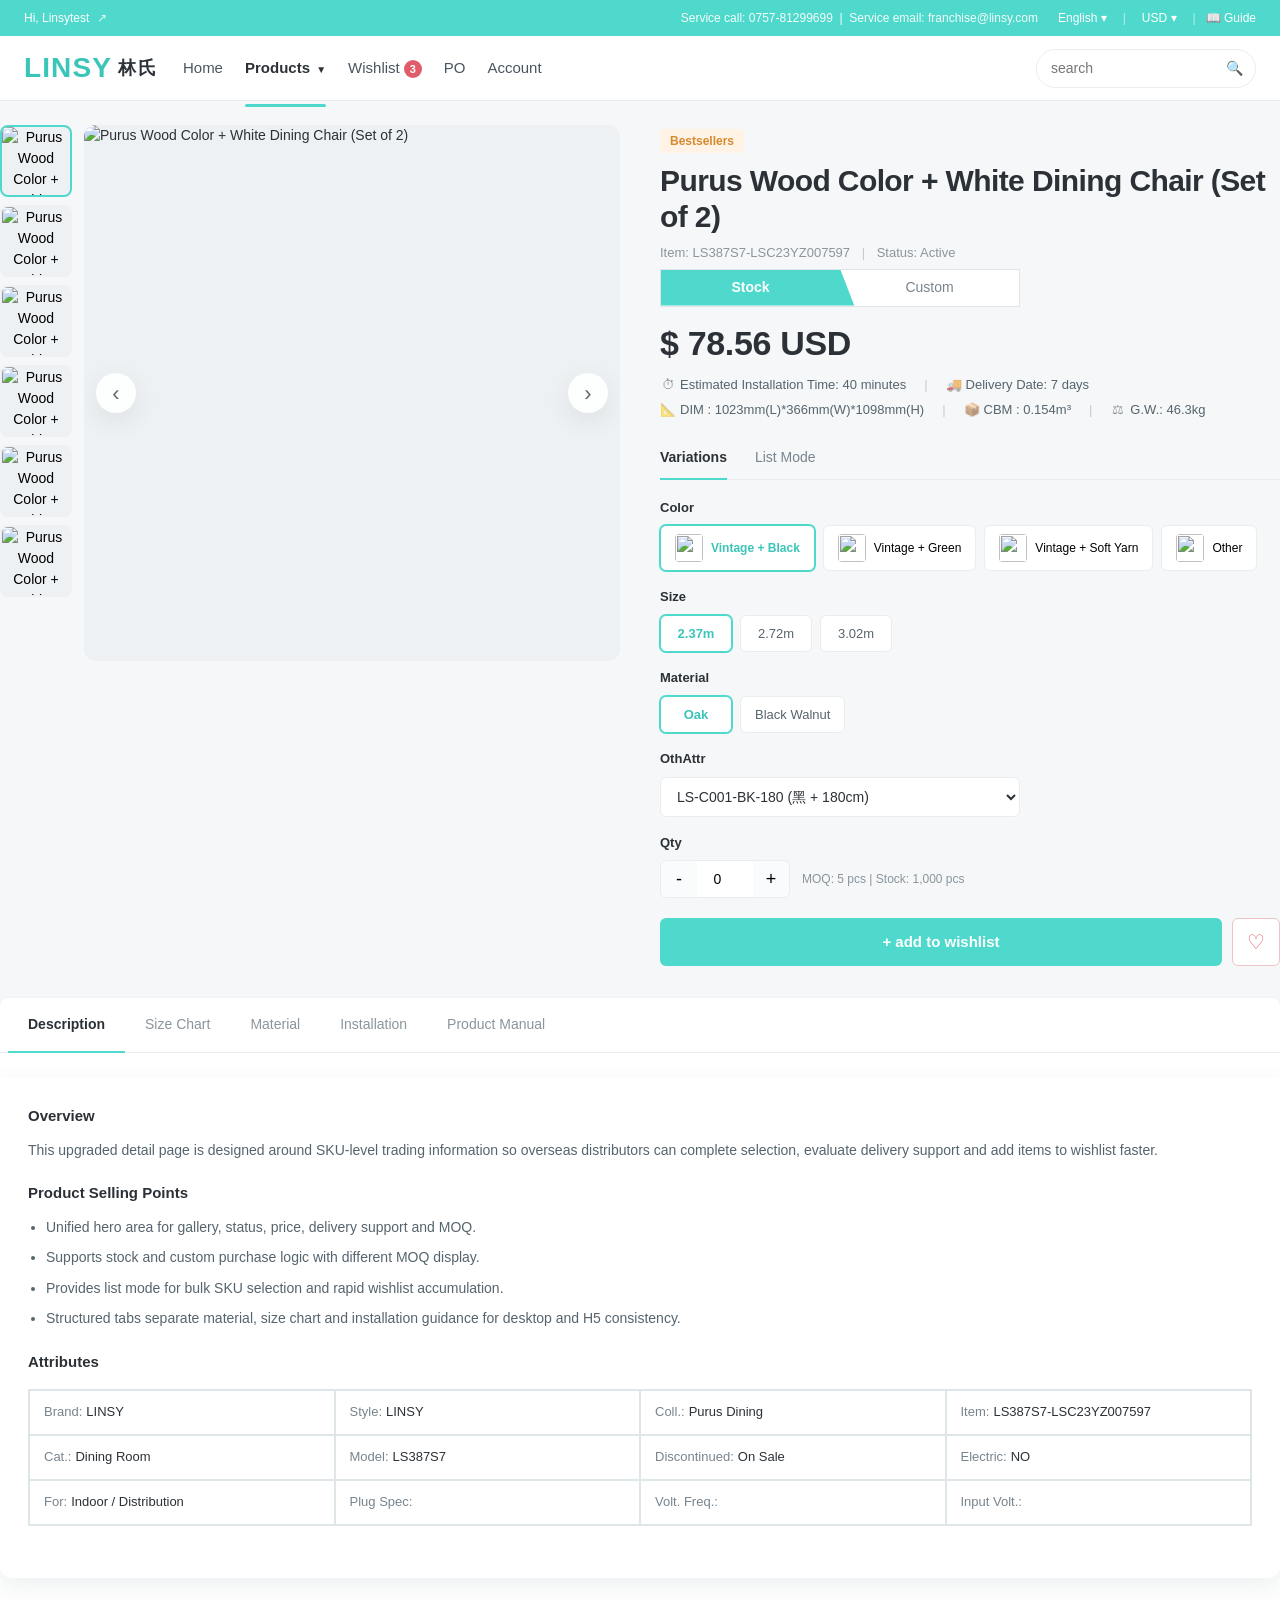
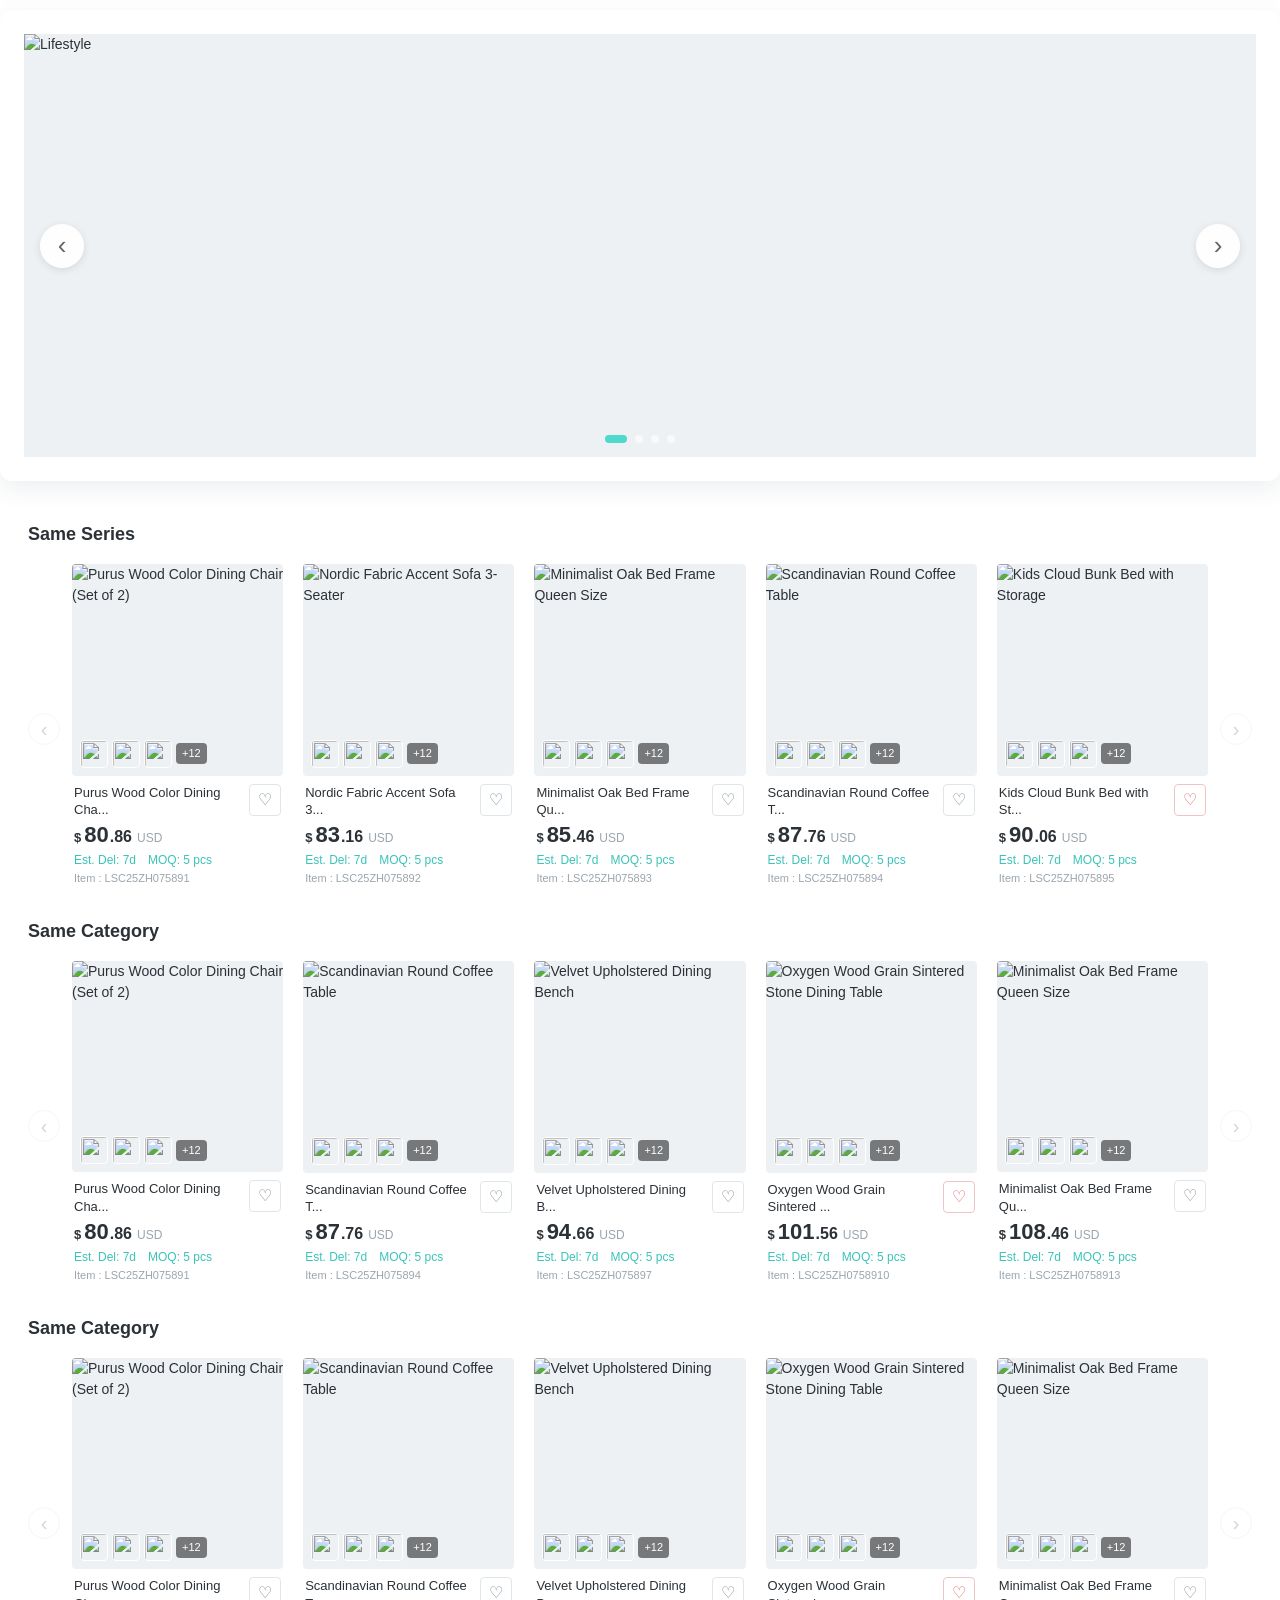
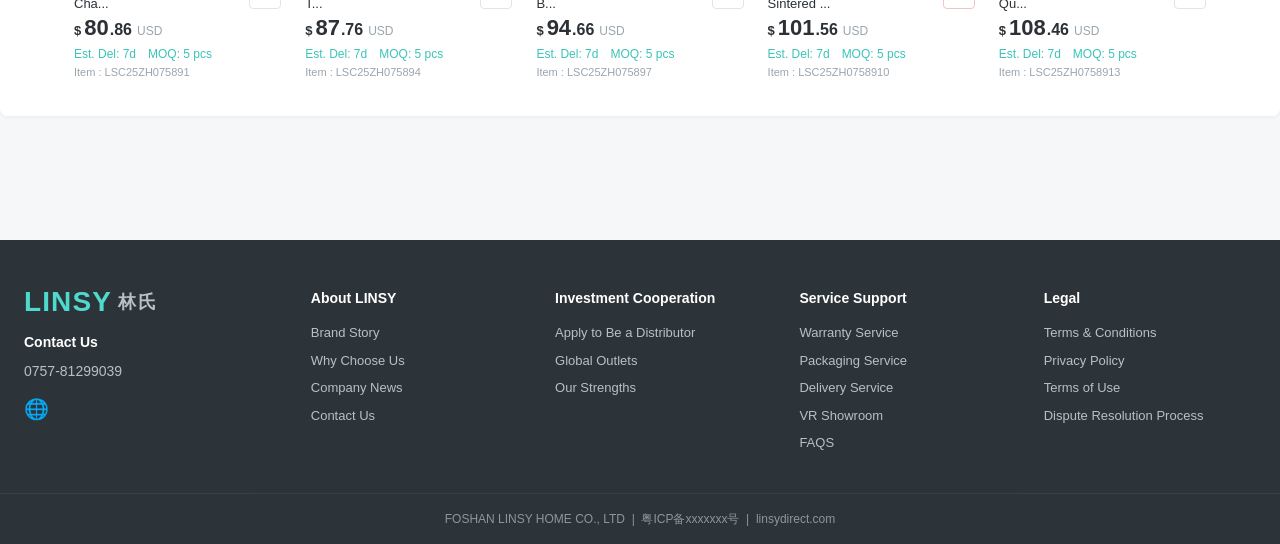
==== commit f53d25c1: "Add files via upload" ====
--- a/web_detail-github/index.html
+++ b/web_detail-github/index.html
@@ -7,8 +7,31 @@
   <link rel="stylesheet" href="./mall-trade-demo.css" />
 </head>
 <body>
-  <div id="app"></div>
-  <script src="./mall-i18n.js"></script>
-  <script src="./mall-trade-demo.js"></script>
+  <div id="app">
+    <p style="padding:24px;font-family:sans-serif;color:#78848d">Loading demo...</p>
+  </div>
+  <script>
+    window.__demoLoadError = function (name) {
+      var app = document.getElementById('app');
+      if (!app) return;
+      app.innerHTML = '<div style="padding:24px;font-family:sans-serif;max-width:560px">'
+        + '<h2 style="color:#e53935;margin-bottom:12px">Demo 加载失败</h2>'
+        + '<p>无法加载 <code>' + name + '</code>。请确认：</p>'
+        + '<ol style="line-height:1.8;color:#56646d">'
+        + '<li>已<strong>解压 zip</strong>后再打开（不要从 zip 内直接双击）</li>'
+        + '<li><code>mall-trade-demo.js</code> 与 <code>index.html</code> 在同一文件夹</li>'
+        + '<li>或直接打开同目录下的 <strong>standalone.html</strong>（单文件，无需依赖）</li>'
+        + '</ol></div>';
+    };
+    window.addEventListener('error', function (e) {
+      var app = document.getElementById('app');
+      if (app && !app.querySelector('.topbar')) {
+        app.innerHTML = '<pre style="padding:24px;color:#e53935;white-space:pre-wrap">'
+          + 'JS Error: ' + e.message + '\n' + (e.filename || '') + ':' + (e.lineno || '') + '</pre>';
+      }
+    });
+  </script>
+  <script src="./mall-i18n.js" onerror="__demoLoadError('mall-i18n.js')"></script>
+  <script src="./mall-trade-demo.js" onerror="__demoLoadError('mall-trade-demo.js')"></script>
 </body>
 </html>
--- a/web_detail-github/mall-trade-demo.css
+++ b/web_detail-github/mall-trade-demo.css
@@ -44,27 +44,38 @@
 }
 
 .topbar-inner {
-  display: grid;
-  grid-template-columns: 1fr auto 1fr;
-  align-items: center;
+  display: flex;
+  align-items: center;
+  justify-content: space-between;
   min-height: 36px;
   gap: 16px;
 }
 
-.topbar-left { justify-self: start; }
-.topbar-center { justify-self: center; text-align: center; }
-.topbar-right { justify-self: end; }
+.topbar-left { flex-shrink: 0; }
+
+.topbar-right-group {
+  display: flex;
+  align-items: center;
+  justify-content: flex-end;
+  gap: 14px;
+  margin-left: auto;
+  flex-wrap: wrap;
+}
+
+.service-info {
+  opacity: 0.95;
+  white-space: nowrap;
+}
+
+.topbar-tools {
+  display: flex;
+  align-items: center;
+  gap: 10px;
+  flex-shrink: 0;
+}
 
 .user-greet { font-weight: 500; }
 .icon-exit { opacity: 0.85; margin-left: 4px; cursor: pointer; }
-.service-info { opacity: 0.95; }
-
-.topbar-tools {
-  display: flex;
-  align-items: center;
-  gap: 10px;
-  flex-shrink: 0;
-}
 
 .switch-wrap { position: relative; }
 .switch-btn {
@@ -114,37 +125,57 @@
 .header-inner {
   display: flex;
   align-items: center;
-  gap: 32px;
+  gap: 12px;
   min-height: 64px;
 }
 
 .brand {
   display: flex;
-  align-items: baseline;
+  align-items: center;
   gap: 6px;
   cursor: pointer;
   flex-shrink: 0;
 }
 
+.brand-logo {
+  padding: 4px 10px 4px 0;
+  margin-right: 4px;
+}
+
 .brand-en {
-  font-size: 26px;
+  font-size: 28px;
   font-weight: 800;
-  color: var(--primary-dark);
-  letter-spacing: 0.02em;
+  color: #3bc4b8;
+  letter-spacing: 0.04em;
+  line-height: 1;
 }
 
 .brand-cn {
-  font-size: 14px;
-  color: var(--muted);
-  font-weight: 500;
+  font-size: 18px;
+  color: #2b3136;
+  font-weight: 700;
+  line-height: 1;
+  letter-spacing: 0.08em;
 }
 
 .main-nav {
   display: flex;
   align-items: center;
-  gap: 28px;
-  flex: 1;
-  justify-content: center;
+  gap: 22px;
+  flex: 0 1 auto;
+  justify-content: flex-start;
+  margin-left: 0;
+}
+
+.search-box {
+  display: flex;
+  align-items: center;
+  border: 1px solid var(--line);
+  border-radius: 999px;
+  overflow: hidden;
+  width: 220px;
+  flex-shrink: 0;
+  margin-left: auto;
 }
 
 .nav-link {
@@ -188,16 +219,6 @@
   font-weight: 600;
 }
 
-.search-box {
-  display: flex;
-  align-items: center;
-  border: 1px solid var(--line);
-  border-radius: 999px;
-  overflow: hidden;
-  width: 220px;
-  flex-shrink: 0;
-}
-
 .search-box input {
   flex: 1;
   border: none;
@@ -571,8 +592,359 @@
 .page-btn.active { background: var(--primary); border-color: var(--primary); color: #fff; }
 .page-ellipsis { padding: 0 8px; color: var(--muted); }
 
-/* Product detail */
-.page-detail { padding: 32px 0 48px; }
+/* Product detail - ref layout image 1/2 */
+.page-detail {
+  padding: 24px 0 56px;
+  background: var(--bg);
+}
+
+.detail-hero {
+  margin-bottom: 20px;
+}
+
+.detail-panel-card {
+  background: #fff;
+  border-radius: 8px;
+  box-shadow: 0 1px 4px rgba(20, 45, 58, 0.06);
+  margin-bottom: 20px;
+  overflow: hidden;
+}
+
+.detail-tabs-ref {
+  display: flex;
+  gap: 0;
+  border-bottom: 1px solid #eef1f3;
+  margin-bottom: 0;
+  background: #fff;
+  border-radius: 0;
+  padding: 0 20px;
+}
+
+.detail-tabs-ref .tab {
+  border: none;
+  background: transparent;
+  padding: 14px 18px;
+  font-size: 14px;
+  color: #78848d;
+  cursor: pointer;
+  border-bottom: 2px solid transparent;
+  margin-bottom: -1px;
+  white-space: nowrap;
+}
+
+.detail-tabs-ref .tab.active {
+  color: #2b3136;
+  font-weight: 600;
+  border-bottom-color: var(--primary);
+}
+
+.detail-content-ref {
+  background: #fff;
+  border-radius: 0;
+  padding: 24px 28px 0;
+  box-shadow: none;
+  margin-bottom: 0;
+}
+
+.detail-desc-unified {
+  background: #fff;
+}
+
+.detail-desc-unified .detail-block-title {
+  font-size: 15px;
+  font-weight: 700;
+  margin: 14px 0 8px;
+  color: #2b3136;
+}
+
+.detail-desc-unified .detail-block-title:first-child {
+  margin-top: 0;
+}
+
+.detail-desc-unified .detail-overview {
+  color: #56646d;
+  line-height: 1.75;
+  margin: 0 0 0;
+}
+
+.detail-desc-unified .selling-points-list {
+  margin: 0;
+  padding-left: 18px;
+  color: #56646d;
+  line-height: 1.75;
+}
+
+.detail-desc-unified .selling-points-list li {
+  margin-bottom: 6px;
+}
+
+.detail-desc-unified .selling-points-list li:last-child {
+  margin-bottom: 0;
+}
+
+.detail-content-ref .detail-block-title {
+  font-size: 15px;
+  font-weight: 700;
+  margin: 20px 0 10px;
+  color: #2b3136;
+}
+
+.detail-content-ref:not(:has(.detail-desc-unified)) {
+  padding-bottom: 24px;
+}
+  border: 1px solid #dfe6ea;
+  margin: 8px 0 0;
+}
+
+.spec-attr-table-inline {
+  border: 1px solid #dfe6ea;
+  margin: 0;
+}
+
+.spec-attr-cell-inline {
+  padding: 11px 14px;
+  border: 1px solid #dfe6ea;
+  font-size: 13px;
+  background: #fff;
+  min-height: 42px;
+}
+
+.spec-attr-cell-inline .spec-attr-label {
+  color: #78848d;
+  font-weight: 400;
+}
+
+.spec-attr-cell-inline .spec-attr-val {
+  color: #2b3136;
+  font-weight: 500;
+}
+
+/* Lifestyle carousel - flush with attributes */
+.carousel-block-ref {
+  margin: 0;
+  background: #fff;
+  box-shadow: none;
+  padding: 0;
+}
+
+.detail-recommend-block {
+  background: #fff;
+  padding: 0 28px 28px;
+}
+
+.detail-panel-card .recommend-section-ref,
+.detail-panel-card .recommend-section {
+  margin-bottom: 24px;
+  background: #fff;
+}
+
+.detail-panel-card .recommend-section-ref:last-child,
+.detail-panel-card .recommend-section:last-child {
+  margin-bottom: 0;
+}
+
+.detail-panel-card .recommend-section-head h3 {
+  margin-bottom: 12px;
+}
+
+.carousel-block-ref .carousel-img {
+  position: relative;
+  border-radius: 0;
+  aspect-ratio: 16 / 5.5;
+  overflow: hidden;
+  background: #eef1f3;
+}
+
+.carousel-block-ref .carousel-arrow {
+  width: 44px;
+  height: 44px;
+  border-radius: 50%;
+  background: rgba(255, 255, 255, 0.92);
+  border: none;
+  font-size: 26px;
+  color: #666;
+  box-shadow: 0 2px 8px rgba(0, 0, 0, 0.1);
+}
+
+.carousel-dots-overlay {
+  position: absolute;
+  left: 0;
+  right: 0;
+  bottom: 14px;
+  display: flex;
+  justify-content: center;
+  gap: 8px;
+  margin-top: 0;
+  z-index: 3;
+}
+
+.carousel-dots-overlay .carousel-dot {
+  width: 8px;
+  height: 8px;
+  border-radius: 50%;
+  border: none;
+  background: rgba(255, 255, 255, 0.55);
+  cursor: pointer;
+  padding: 0;
+}
+
+.carousel-dots-overlay .carousel-dot.on {
+  background: var(--primary);
+  width: 22px;
+  border-radius: 4px;
+}
+
+/* Recommend cards - ref image 3 */
+.recommend-card-ref {
+  border: none;
+  border-radius: 0;
+  background: transparent;
+  box-shadow: none;
+}
+
+.recommend-card-ref .card-img {
+  border-radius: 4px;
+  overflow: hidden;
+  margin-bottom: 8px;
+}
+
+.recommend-card-ref .card-body {
+  padding: 0 2px 8px;
+}
+
+.rec-title-row {
+  display: flex;
+  align-items: flex-start;
+  justify-content: space-between;
+  gap: 8px;
+  margin-bottom: 4px;
+}
+
+.rec-title-row .card-title-single {
+  flex: 1;
+  font-size: 13px;
+  font-weight: 500;
+  line-height: 1.35;
+  margin: 0;
+  -webkit-line-clamp: 2;
+  display: -webkit-box;
+  -webkit-box-orient: vertical;
+  overflow: hidden;
+}
+
+.rec-fav-btn {
+  flex-shrink: 0;
+  width: 32px;
+  height: 32px;
+  border: 1px solid #dfe6ea;
+  border-radius: 4px;
+  background: #fff;
+  color: #78848d;
+  font-size: 16px;
+  line-height: 1;
+  cursor: pointer;
+  padding: 0;
+  display: flex;
+  align-items: center;
+  justify-content: center;
+}
+
+.rec-fav-btn.on {
+  color: var(--danger);
+  border-color: #f0c4c4;
+}
+
+.card-price-split {
+  display: flex;
+  align-items: baseline;
+  gap: 1px;
+  margin-bottom: 4px;
+  line-height: 1.1;
+}
+
+.card-price-split .price-sym {
+  font-size: 13px;
+  font-weight: 600;
+  color: #2b3136;
+  margin-right: 2px;
+}
+
+.card-price-split .price-int {
+  font-size: 22px;
+  font-weight: 700;
+  color: #2b3136;
+}
+
+.card-price-split .price-dec {
+  font-size: 16px;
+  font-weight: 700;
+  color: #2b3136;
+}
+
+.card-price-split .price-ccy {
+  font-size: 12px;
+  font-weight: 400;
+  color: #9aa5ad;
+  margin-left: 4px;
+}
+
+.card-meta-row {
+  display: flex;
+  flex-wrap: wrap;
+  gap: 12px;
+  font-size: 12px;
+  color: #3bc4b8;
+  font-weight: 500;
+  margin-bottom: 2px;
+}
+
+.card-item-row {
+  font-size: 11px;
+  color: #9aa5ad;
+  line-height: 1.4;
+}
+
+.recommend-section-ref,
+.recommend-section {
+  margin-bottom: 32px;
+  background: #fff;
+}
+
+.recommend-section-head h3 {
+  font-size: 16px;
+  font-weight: 700;
+  margin-bottom: 14px;
+  color: #2b3136;
+}
+
+.recommend-carousel {
+  position: relative;
+  display: flex;
+  align-items: stretch;
+  gap: 10px;
+}
+
+.rec-arrow {
+  flex: 0 0 28px;
+  align-self: center;
+  width: 28px;
+  height: 28px;
+  border: 1px solid #dfe6ea;
+  border-radius: 50%;
+  background: #fff;
+  font-size: 18px;
+  cursor: pointer;
+  color: #888;
+  line-height: 1;
+}
+
+.recommend-grid-5 {
+  flex: 1;
+  display: grid;
+  grid-template-columns: repeat(5, 1fr);
+  gap: 16px;
+  min-width: 0;
+}
 
 .detail-layout {
   display: grid;
@@ -691,6 +1063,56 @@
   margin-bottom: 18px;
 }
 
+/* Stock / Custom split bar (ref left) */
+.sale-type-split {
+  position: relative;
+  display: flex;
+  width: 100%;
+  max-width: 360px;
+  height: 38px;
+  margin-bottom: 16px;
+  border: 1px solid #dfe6ea;
+  background: #fff;
+  overflow: hidden;
+}
+
+.sale-type-split::before {
+  content: "";
+  position: absolute;
+  top: 0;
+  bottom: 0;
+  left: 0;
+  width: 54%;
+  background: var(--primary);
+  clip-path: polygon(0 0, calc(100% - 14px) 0, 100% 100%, 0 100%);
+  transition: left 0.25s ease, clip-path 0.25s ease;
+  z-index: 0;
+}
+
+.sale-type-split.is-custom::before {
+  left: 46%;
+  width: 54%;
+  clip-path: polygon(14px 0, 100% 0, 100% 100%, 0 100%);
+}
+
+.sale-type-split .pill {
+  flex: 1;
+  border: none;
+  background: transparent;
+  padding: 0 16px;
+  cursor: pointer;
+  font-size: 14px;
+  color: #78848d;
+  position: relative;
+  z-index: 1;
+  font-weight: 500;
+}
+
+.sale-type-split .pill.active {
+  color: #fff;
+  font-weight: 600;
+}
+
 .sale-type-pills .pill {
   border: none;
   background: transparent;
@@ -716,14 +1138,59 @@
   border-bottom: 1px solid var(--line);
 }
 
-.detail-price-wrap { margin-bottom: 14px; }
-.detail-price { font-size: 36px; font-weight: 700; letter-spacing: -0.02em; }
+.detail-price-wrap { margin-bottom: 12px; }
+.detail-price { font-size: 32px; font-weight: 700; letter-spacing: -0.01em; line-height: 1.2; }
+.detail-price-usd { font-size: 34px; }
 
 .logistics {
+  font-size: 13px;
+  color: #78848d;
+  margin-bottom: 18px;
+  line-height: 1.6;
+}
+
+.detail-logistics-row {
+  display: flex;
+  flex-wrap: wrap;
+  align-items: center;
+  gap: 0;
+  margin-bottom: 2px;
+}
+
+.detail-logistics-row > span {
+  display: inline-flex;
+  align-items: center;
+  gap: 4px;
+}
+
+.logistics-sep {
+  margin: 0 10px;
+  color: #c5cdd3;
+  font-weight: 300;
+}
+
+.mode-tabs {
+  display: flex;
+  gap: 28px;
+  margin-bottom: 18px;
+  border-bottom: 1px solid #e8edef;
+}
+
+.mode-tab {
+  border: none;
+  background: transparent;
+  padding: 8px 0 10px;
   font-size: 14px;
-  color: #56646d;
-  margin-bottom: 22px;
-  line-height: 1.8;
+  color: #78848d;
+  cursor: pointer;
+  border-bottom: 2px solid transparent;
+  margin-bottom: -1px;
+}
+
+.mode-tab.active {
+  color: var(--text);
+  font-weight: 600;
+  border-bottom-color: var(--primary);
 }
 
 .detail-logistics-main span { margin-right: 20px; }
@@ -747,7 +1214,129 @@
   margin-bottom: 4px;
 }
 
-.logistics-ico { width: 18px; text-align: center; opacity: 0.7; flex-shrink: 0; }
+.logistics-ico { width: 16px; text-align: center; opacity: 0.65; flex-shrink: 0; font-size: 13px; }
+
+.attr-btn-inline {
+  display: inline-flex;
+  align-items: center;
+  gap: 8px;
+  flex-direction: row;
+  min-width: auto;
+  padding: 5px 12px 5px 5px;
+  border-radius: 6px;
+  border: 1px solid #dfe6ea;
+  background: #fff;
+}
+
+.attr-btn-inline.active {
+  border-color: var(--primary);
+  box-shadow: inset 0 0 0 1px var(--primary);
+}
+
+.attr-btn-inline span {
+  font-size: 12px;
+  white-space: nowrap;
+}
+
+.option-img-sm {
+  width: 28px;
+  height: 28px;
+  border-radius: 4px;
+  object-fit: cover;
+  flex-shrink: 0;
+}
+
+.attr-options-inline {
+  display: flex;
+  flex-wrap: wrap;
+  gap: 8px;
+}
+
+.attr-btn-chip {
+  min-width: 72px;
+  padding: 8px 14px;
+  border-radius: 6px;
+  border: 1px solid #dfe6ea;
+  background: #fff;
+  font-size: 13px;
+  color: #56646d;
+}
+
+.attr-btn-chip.active {
+  border-color: var(--primary);
+  color: var(--primary-dark);
+  font-weight: 600;
+  box-shadow: inset 0 0 0 1px var(--primary);
+}
+
+.qty-row-ref {
+  flex-direction: column;
+  align-items: flex-start;
+  margin-bottom: 16px;
+  width: 100%;
+  padding-left: 0;
+}
+
+.qty-row-main {
+  width: 100%;
+  text-align: left;
+}
+
+.qty-row-main > label {
+  display: block;
+  font-size: 13px;
+  font-weight: 600;
+  margin-bottom: 8px;
+  text-align: left;
+}
+
+.qty-row-controls {
+  display: flex;
+  align-items: center;
+  justify-content: flex-start;
+  gap: 12px;
+  flex-wrap: wrap;
+  width: 100%;
+}
+
+.qty-row-ref .stepper {
+  flex-shrink: 0;
+}
+
+.qty-row-ref .qty-hint {
+  text-align: left;
+}
+
+.detail-actions-ref {
+  display: flex;
+  gap: 8px;
+  align-items: stretch;
+  margin-top: 4px;
+}
+
+.detail-actions-ref .btn-wishlist {
+  flex: 1;
+  height: 48px;
+  font-size: 15px;
+  font-weight: 600;
+  text-transform: lowercase;
+  border-radius: 6px;
+}
+
+.detail-actions-ref .btn-fav {
+  width: 48px;
+  height: 48px;
+  border: 1px solid #dfe6ea;
+  background: #fff;
+  color: #78848d;
+  font-size: 20px;
+  border-radius: 6px;
+}
+
+.detail-actions-ref .btn-fav.on {
+  color: var(--danger);
+  border-color: #f0c4c4;
+}
 
 .oth-attr-select {
   width: 100%;
@@ -797,13 +1386,38 @@
   box-shadow: inset 0 0 0 1px var(--primary);
 }
 
-/* Spec attributes table (ref section 8) */
+/* Spec attributes table (ref right: 4-col inline label:value) */
 .spec-attr-table {
   display: grid;
   grid-template-columns: repeat(4, 1fr);
   border: 1px solid #dfe6ea;
-  margin: 24px 0;
-  background: #fff;
+  margin: 16px 0 24px;
+  background: #fff;
+}
+
+.spec-attr-table-inline {
+  grid-template-columns: repeat(var(--attr-cols, 4), 1fr);
+}
+
+.spec-attr-cell-inline {
+  padding: 12px 14px;
+  border: 1px solid #dfe6ea;
+  font-size: 13px;
+  color: #56646d;
+  line-height: 1.45;
+  min-height: 44px;
+  display: flex;
+  align-items: center;
+}
+
+.spec-attr-cell-inline .spec-attr-label {
+  color: #78848d;
+  margin-right: 4px;
+}
+
+.spec-attr-cell-inline .spec-attr-val {
+  color: var(--text);
+  font-weight: 500;
 }
 
 .spec-attr-cell {
@@ -885,30 +1499,46 @@
 }
 
 .carousel-block-updated {
-  margin: 32px 0 40px;
+  margin: 24px 0 36px;
   background: transparent;
   box-shadow: none;
   padding: 0;
 }
 
+.carousel-block-updated .carousel-img {
+  border-radius: 0;
+  aspect-ratio: 16 / 6;
+}
+
+.carousel-block-updated .carousel-arrow {
+  width: 40px;
+  height: 40px;
+  border-radius: 50%;
+  background: rgba(255, 255, 255, 0.88);
+  border: 1px solid rgba(0, 0, 0, 0.06);
+  font-size: 24px;
+  color: #666;
+}
+
 .recommend-carousel {
   position: relative;
   display: flex;
   align-items: center;
-  gap: 8px;
+  gap: 12px;
 }
 
 .rec-arrow {
-  flex: 0 0 36px;
-  width: 36px;
-  height: 36px;
-  border: 1px solid var(--line);
+  flex: 0 0 32px;
+  width: 32px;
+  height: 32px;
+  border: 1px solid #dfe6ea;
   border-radius: 50%;
   background: #fff;
-  font-size: 22px;
-  cursor: pointer;
-  color: #666;
-  box-shadow: var(--shadow);
+  font-size: 20px;
+  cursor: pointer;
+  color: #888;
+  box-shadow: none;
+  line-height: 1;
 }
 
 .rec-arrow:disabled { opacity: 0.35; cursor: not-allowed; }
@@ -917,22 +1547,8 @@
   flex: 1;
   display: grid;
   grid-template-columns: repeat(5, 1fr);
-  gap: 16px;
+  gap: 14px;
   min-width: 0;
-}
-
-.recommend-card .card-fav {
-  position: absolute;
-  top: 8px;
-  right: 8px;
-  background: rgba(255,255,255,0.92);
-  border-radius: 50%;
-  width: 28px;
-  height: 28px;
-  display: flex;
-  align-items: center;
-  justify-content: center;
-  font-size: 14px;
 }
 
 .btn-icon.on { color: var(--danger); border-color: var(--danger); }
@@ -1001,29 +1617,6 @@
 
 .modal-pills { margin-bottom: 0; }
 
-.recommend-card .card-title-single {
-  -webkit-line-clamp: 1;
-  font-size: 13px;
-}
-
-.recommend-card .card-meta-inline {
-  display: flex;
-  flex-direction: column;
-  gap: 4px;
-  font-size: 11px;
-  color: var(--muted);
-}
-
-.recommend-section-head h3 {
-  font-size: 18px;
-  font-weight: 700;
-  margin-bottom: 16px;
-}
-
-.recommend-section { margin-bottom: 36px; }
-
-.recommend-section-head span { display: none; }
-
 .attr-group { margin-bottom: 16px; }
 .attr-group > label {
   display: block;
@@ -1234,7 +1827,230 @@
 .recommend-grid { display: grid; grid-template-columns: repeat(5, 1fr); gap: 20px; }
 .tab-recommend-grid { margin-top: 16px; }
 
-/* List mode modal */
+/* List mode right drawer */
+.drawer-mask.list-mode-mask {
+  position: fixed;
+  inset: 0;
+  background: rgba(0, 0, 0, 0.45);
+  z-index: 300;
+}
+
+.list-mode-drawer {
+  position: fixed;
+  top: 0;
+  right: 0;
+  width: min(920px, 78vw);
+  height: 100vh;
+  background: #fff;
+  display: flex;
+  flex-direction: column;
+  box-shadow: -12px 0 40px rgba(0, 0, 0, 0.15);
+  animation: drawerSlideIn 0.28s ease;
+}
+
+@keyframes drawerSlideIn {
+  from { transform: translateX(100%); }
+  to { transform: translateX(0); }
+}
+
+.drawer-close {
+  position: absolute;
+  top: 18px;
+  right: 20px;
+  width: 32px;
+  height: 32px;
+  border: none;
+  background: transparent;
+  font-size: 28px;
+  line-height: 1;
+  color: #78848d;
+  cursor: pointer;
+  z-index: 5;
+}
+
+.drawer-head {
+  padding: 24px 56px 16px 24px;
+  border-bottom: 1px solid #eef1f3;
+  flex-shrink: 0;
+}
+
+.drawer-title {
+  font-size: 20px;
+  font-weight: 700;
+  line-height: 1.3;
+  margin: 10px 0 6px;
+  padding-right: 24px;
+}
+
+.drawer-item-id {
+  font-size: 13px;
+  color: #78848d;
+}
+
+.drawer-sale-tabs {
+  display: flex;
+  flex-shrink: 0;
+  border-bottom: 1px solid #eef1f3;
+}
+
+.drawer-sale-tab {
+  flex: 1;
+  border: none;
+  background: #f3f5f7;
+  color: #78848d;
+  font-size: 15px;
+  font-weight: 600;
+  padding: 14px 16px;
+  cursor: pointer;
+}
+
+.drawer-sale-tab.active {
+  background: #e8faf8;
+  color: #1a9e8e;
+}
+
+.drawer-spec-head {
+  display: flex;
+  align-items: center;
+  justify-content: space-between;
+  padding: 16px 24px 12px;
+  flex-shrink: 0;
+}
+
+.drawer-spec-head h3 {
+  font-size: 16px;
+  font-weight: 700;
+  margin: 0;
+}
+
+.drawer-filter-btn {
+  border: 1px solid #dfe6ea;
+  background: #fff;
+  border-radius: 6px;
+  padding: 6px 14px;
+  font-size: 13px;
+  color: #56646d;
+  cursor: pointer;
+}
+
+.drawer-table-wrap {
+  flex: 1;
+  overflow: auto;
+  padding: 0 16px;
+  min-height: 0;
+}
+
+.drawer-spec-table {
+  width: 100%;
+  border-collapse: collapse;
+  font-size: 13px;
+}
+
+.drawer-spec-table th {
+  text-align: left;
+  padding: 10px 8px;
+  border-bottom: 1px solid #eef1f3;
+  font-weight: 600;
+  color: #78848d;
+  white-space: nowrap;
+  position: sticky;
+  top: 0;
+  background: #fff;
+  z-index: 2;
+}
+
+.drawer-spec-table td {
+  padding: 10px 8px;
+  border-bottom: 1px solid #eef1f3;
+  vertical-align: middle;
+  color: #2b3136;
+}
+
+.drawer-spec-table tr.selected-row {
+  background: #f4fcfb;
+}
+
+.drawer-spec-table .col-check {
+  width: 36px;
+  text-align: center;
+}
+
+.drawer-spec-table .col-check input {
+  width: 16px;
+  height: 16px;
+  accent-color: var(--primary);
+}
+
+.drawer-spec-table .col-price {
+  font-weight: 600;
+  white-space: nowrap;
+}
+
+.drawer-item-cell {
+  min-width: 200px;
+}
+
+.drawer-item-cell .mini-img {
+  width: 44px;
+  height: 44px;
+}
+
+.drawer-sku {
+  font-size: 12px;
+  line-height: 1.35;
+  margin-bottom: 2px;
+}
+
+.status-tag-current {
+  background: #e8f4fd;
+  color: #2b7fd4;
+  font-size: 11px;
+  padding: 1px 6px;
+}
+
+.drawer-stepper {
+  min-width: 96px;
+}
+
+.drawer-footer {
+  display: flex;
+  align-items: center;
+  justify-content: space-between;
+  gap: 20px;
+  padding: 16px 24px;
+  border-top: 1px solid #eef1f3;
+  background: #fff;
+  flex-shrink: 0;
+  box-shadow: 0 -4px 16px rgba(0, 0, 0, 0.04);
+}
+
+.drawer-summary {
+  font-size: 14px;
+  color: #56646d;
+  flex: 1;
+  min-width: 0;
+}
+
+.drawer-summary-sep {
+  margin: 0 8px;
+  color: #c5cdd3;
+}
+
+.drawer-summary .red {
+  color: #e53935;
+  font-weight: 700;
+}
+
+.drawer-wishlist-btn {
+  min-width: 220px;
+  height: 48px;
+  font-size: 15px;
+  font-weight: 600;
+  text-transform: lowercase;
+  flex-shrink: 0;
+}
+
+/* List mode modal (legacy) */
 .modal-mask {
   position: fixed;
   inset: 0;
